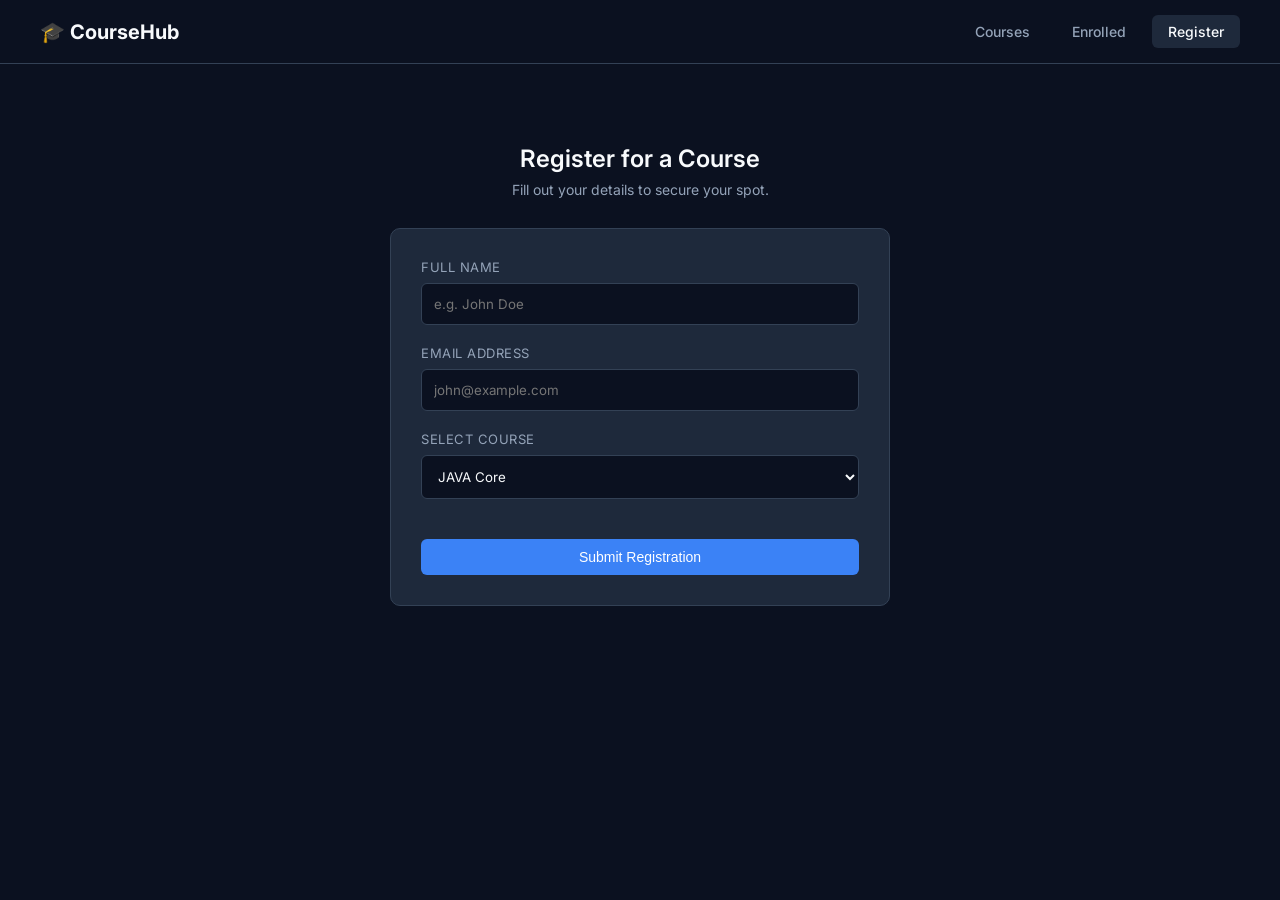
==== Frontend/index.html @ 6bfb2a5b "add course registration form with course selection options" ====
<!DOCTYPE html>
<html lang="en">
<head>
    <meta charset="UTF-8">
    <meta name="viewport" content="width=device-width, initial-scale=1.0">
    <title>Register Course - CourseHub</title>
    <link rel="stylesheet" href="style.css">
</head>
<body>
    <nav class="navbar">
        <div class="brand">🎓 CourseHub</div>
        <div class="nav-links">
            <a href="available.html" class="nav-link">Courses</a>
            <a href="enrolled.html" class="nav-link">Enrolled</a>
            <a href="register.html" class="nav-link active">Register</a>
        </div>
    </nav>

    <div class="container" style="display: flex; justify-content: center; margin-top: 40px;">
        
        <div style="width: 100%; max-width: 500px;">
            
            <div class="register-header">
                <h1 class="page-title">Register for a Course</h1>
                <p class="page-subtitle">Fill out your details to secure your spot.</p>
            </div>

            <div class="form-container" style="max-width: 100%;">
                <form action="http://localhost:8080/courses/register" method="post">
                    <div class="form-group">
                        <label for="name">Full Name</label>
                        <input type="text" id="name" name="name" placeholder="e.g. John Doe" required>
                    </div>

                    <div class="form-group">
                        <label for="emailID">Email Address</label>
                        <input type="email" id="emailID" name="emailID" placeholder="john@example.com" required>
                    </div>
                    
                    <div class="form-group">
                        <label for="courseName">Select Course</label>
                        <select name="courseName" id="courseName" required>
                            <option value="JAVA Core">JAVA Core</option>
                            <option value="Spring Boot">Spring Boot</option>
                            <option value="Java Script">Java Script</option>
                            <option value="React.js Masterclass">React.js Masterclass</option>
                            <option value="Cloud - AWS">Cloud Computing (AWS)</option>
                            <option value="DSA">Data Structures & Algorithms</option>
                            <option value="Full Stack Web Dev">Full Stack Web Dev</option>
                            <option value="Cybersecurity Basics">Cybersecurity</option>
                            <option value="UI/UX Design Principles">UI/UX Design Principles</option>
                        </select>
                    </div>

                    <button type="submit" class="btn-primary">Submit Registration</button>
                </form>
            </div>
            
        </div>
    </div>
</body>
</html>
---- Frontend/style.css ----
@import url('https://fonts.googleapis.com/css2?family=Inter:wght@400;500;600;700&display=swap');

:root {
    --bg-main: #0B1120;
    --bg-surface: #1E293B;
    --bg-surface-hover: #334155;
    --text-primary: #F8FAFC;
    --text-secondary: #94A3B8;
    --border-color: #334155;
    --accent-color: #3B82F6;
    --accent-bg: rgba(59, 130, 246, 0.1);
}

body {
    font-family: 'Inter', sans-serif;
    background-color: var(--bg-main);
    color: var(--text-primary);
    margin: 0;
    padding: 0;
    min-height: 100vh;
}

/* Navigation Bar */
.navbar {
    display: flex;
    justify-content: space-between;
    align-items: center;
    padding: 15px 40px;
    background-color: var(--bg-main);
    border-bottom: 1px solid var(--border-color);
}

.brand {
    font-size: 20px;
    font-weight: 700;
    color: var(--text-primary);
    display: flex;
    align-items: center;
    gap: 10px;
}

.nav-links {
    display: flex;
    gap: 10px;
}

.nav-link {
    color: var(--text-secondary);
    text-decoration: none;
    padding: 8px 16px;
    border-radius: 6px;
    font-size: 14px;
    font-weight: 500;
    transition: all 0.2s;
}

.nav-link:hover, .nav-link.active {
    background-color: var(--bg-surface);
    color: var(--text-primary);
}

/* Main Container & Header */
.container {
    padding: 40px;
    max-width: 1400px;
    margin: 0 auto;
}

.page-header {
    margin-bottom: 30px;
}

.register-header{
    margin-bottom: 30px;
    display: flex;
    flex-direction: column;
    align-items: center;
}

.page-title {
    font-size: 24px;
    font-weight: 600;
    margin: 0 0 8px 0;
}

.page-subtitle {
    color: var(--text-secondary);
    font-size: 14px;
    margin: 0;
}

/* Data Table */
.table-container {
    background-color: var(--bg-surface);
    border-radius: 10px;
    border: 1px solid var(--border-color);
    overflow: hidden;
}

table {
    width: 100%;
    border-collapse: collapse;
    text-align: left;
}

th {
    padding: 16px 24px;
    font-size: 12px;
    font-weight: 600;
    color: var(--accent-color);
    text-transform: uppercase;
    letter-spacing: 0.5px;
    border-bottom: 1px solid var(--border-color);
}

td {
    padding: 16px 24px;
    font-size: 14px;
    border-bottom: 1px solid var(--border-color);
    color: var(--text-primary);
}

tr:last-child td {
    border-bottom: none;
}

tr:hover td {
    background-color: rgba(255, 255, 255, 0.02);
}

/* Badges & Buttons */
.badge {
    background-color: var(--accent-bg);
    color: var(--accent-color);
    padding: 4px 12px;
    border-radius: 20px;
    font-size: 13px;
    font-weight: 500;
    display: inline-block;
}

.btn-action {
    background: transparent;
    color: var(--text-secondary);
    border: 1px solid var(--border-color);
    padding: 6px 16px;
    border-radius: 6px;
    font-size: 13px;
    cursor: pointer;
    transition: all 0.2s;
}

.btn-action:hover {
    background-color: var(--bg-surface-hover);
    color: var(--text-primary);
}

.btn-primary {
    background-color: var(--accent-color);
    color: white;
    border: none;
    padding: 10px 20px;
    border-radius: 6px;
    font-size: 14px;
    font-weight: 500;
    cursor: pointer;
    width: 100%;
    margin-top: 20px;
}

.btn-primary:hover {
    background-color: #2563eb;
}

/* Form Styling */
.form-container {
    background-color: var(--bg-surface);
    padding: 30px;
    border-radius: 10px;
    border: 1px solid var(--border-color);
    max-width: 500px;
}

.form-group {
    margin-bottom: 20px;
}

label {
    display: block;
    font-size: 13px;
    color: var(--text-secondary);
    margin-bottom: 8px;
    text-transform: uppercase;
    letter-spacing: 0.5px;
}

input, select {
    width: 100%;
    padding: 12px;
    background-color: var(--bg-main);
    border: 1px solid var(--border-color);
    color: var(--text-primary);
    border-radius: 6px;
    box-sizing: border-box;
    font-family: 'Inter', sans-serif;
}

input:focus, select:focus {
    outline: none;
    border-color: var(--accent-color);
}
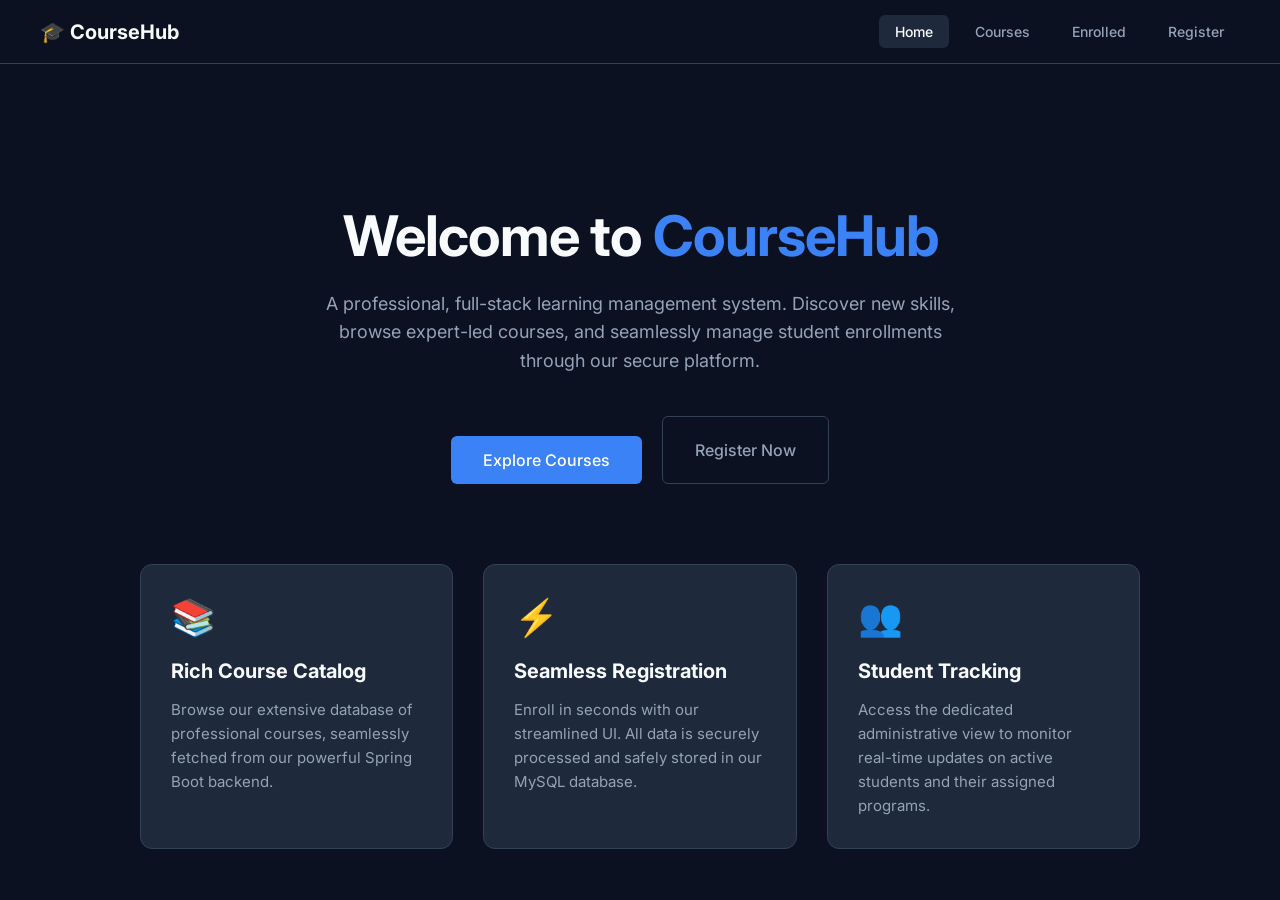
==== commit 5b50ebfb: "update index.html to enhance homepage layout and features" ====
--- a/Frontend/index.html
+++ b/Frontend/index.html
@@ -3,59 +3,61 @@
 <head>
     <meta charset="UTF-8">
     <meta name="viewport" content="width=device-width, initial-scale=1.0">
-    <title>Register Course - CourseHub</title>
+    <title>Welcome to CourseHub</title>
     <link rel="stylesheet" href="style.css">
 </head>
 <body>
     <nav class="navbar">
         <div class="brand">🎓 CourseHub</div>
         <div class="nav-links">
+            <a href="index.html" class="nav-link active">Home</a>
             <a href="available.html" class="nav-link">Courses</a>
             <a href="enrolled.html" class="nav-link">Enrolled</a>
-            <a href="register.html" class="nav-link active">Register</a>
+            <a href="register.html" class="nav-link">Register</a>
         </div>
     </nav>
 
-    <div class="container" style="display: flex; justify-content: center; margin-top: 40px;">
+    <div class="container hero-section" style="text-align: center; margin-top: 60px; max-width: 1000px;">
         
-        <div style="width: 100%; max-width: 500px;">
+        <h1 style="font-size: 56px; margin-bottom: 20px; color: var(--text-primary); letter-spacing: -1px;">
+            Welcome to <span style="color: var(--accent-color);">CourseHub</span>
+        </h1>
+        
+        <p style="font-size: 18px; color: var(--text-secondary); max-width: 650px; margin: 0 auto 40px auto; line-height: 1.6;">
+            A professional, full-stack learning management system. Discover new skills, browse expert-led courses, and seamlessly manage student enrollments through our secure platform.
+        </p>
+
+        <div style="display: flex; gap: 20px; justify-content: center; margin-bottom: 80px;">
+            <a href="available.html" class="btn-primary" style="text-decoration: none; width: auto; padding: 14px 32px; font-size: 16px;">Explore Courses</a>
+            <a href="register.html" class="btn-action" style="text-decoration: none; padding: 14px 32px; font-size: 16px; font-weight: 500; display: flex; align-items: center;">Register Now</a>
+        </div>
+
+        <div class="features-grid" style="display: grid; grid-template-columns: repeat(auto-fit, minmax(280px, 1fr)); gap: 30px; text-align: left;">
             
-            <div class="register-header">
-                <h1 class="page-title">Register for a Course</h1>
-                <p class="page-subtitle">Fill out your details to secure your spot.</p>
+            <div class="feature-card" style="background-color: var(--bg-surface); padding: 30px; border-radius: 12px; border: 1px solid var(--border-color); transition: transform 0.2s;">
+                <div style="font-size: 36px; margin-bottom: 20px;">📚</div>
+                <h3 style="margin-top: 0; margin-bottom: 10px; color: var(--text-primary); font-size: 20px;">Rich Course Catalog</h3>
+                <p style="color: var(--text-secondary); font-size: 15px; line-height: 1.6; margin-bottom: 0;">
+                    Browse our extensive database of professional courses, seamlessly fetched from our powerful Spring Boot backend.
+                </p>
             </div>
 
-            <div class="form-container" style="max-width: 100%;">
-                <form action="http://localhost:8080/courses/register" method="post">
-                    <div class="form-group">
-                        <label for="name">Full Name</label>
-                        <input type="text" id="name" name="name" placeholder="e.g. John Doe" required>
-                    </div>
+            <div class="feature-card" style="background-color: var(--bg-surface); padding: 30px; border-radius: 12px; border: 1px solid var(--border-color); transition: transform 0.2s;">
+                <div style="font-size: 36px; margin-bottom: 20px;">⚡</div>
+                <h3 style="margin-top: 0; margin-bottom: 10px; color: var(--text-primary); font-size: 20px;">Seamless Registration</h3>
+                <p style="color: var(--text-secondary); font-size: 15px; line-height: 1.6; margin-bottom: 0;">
+                    Enroll in seconds with our streamlined UI. All data is securely processed and safely stored in our MySQL database.
+                </p>
+            </div>
 
-                    <div class="form-group">
-                        <label for="emailID">Email Address</label>
-                        <input type="email" id="emailID" name="emailID" placeholder="john@example.com" required>
-                    </div>
-                    
-                    <div class="form-group">
-                        <label for="courseName">Select Course</label>
-                        <select name="courseName" id="courseName" required>
-                            <option value="JAVA Core">JAVA Core</option>
-                            <option value="Spring Boot">Spring Boot</option>
-                            <option value="Java Script">Java Script</option>
-                            <option value="React.js Masterclass">React.js Masterclass</option>
-                            <option value="Cloud - AWS">Cloud Computing (AWS)</option>
-                            <option value="DSA">Data Structures & Algorithms</option>
-                            <option value="Full Stack Web Dev">Full Stack Web Dev</option>
-                            <option value="Cybersecurity Basics">Cybersecurity</option>
-                            <option value="UI/UX Design Principles">UI/UX Design Principles</option>
-                        </select>
-                    </div>
+            <div class="feature-card" style="background-color: var(--bg-surface); padding: 30px; border-radius: 12px; border: 1px solid var(--border-color); transition: transform 0.2s;">
+                <div style="font-size: 36px; margin-bottom: 20px;">👥</div>
+                <h3 style="margin-top: 0; margin-bottom: 10px; color: var(--text-primary); font-size: 20px;">Student Tracking</h3>
+                <p style="color: var(--text-secondary); font-size: 15px; line-height: 1.6; margin-bottom: 0;">
+                    Access the dedicated administrative view to monitor real-time updates on active students and their assigned programs.
+                </p>
+            </div>
 
-                    <button type="submit" class="btn-primary">Submit Registration</button>
-                </form>
-            </div>
-            
         </div>
     </div>
 </body>
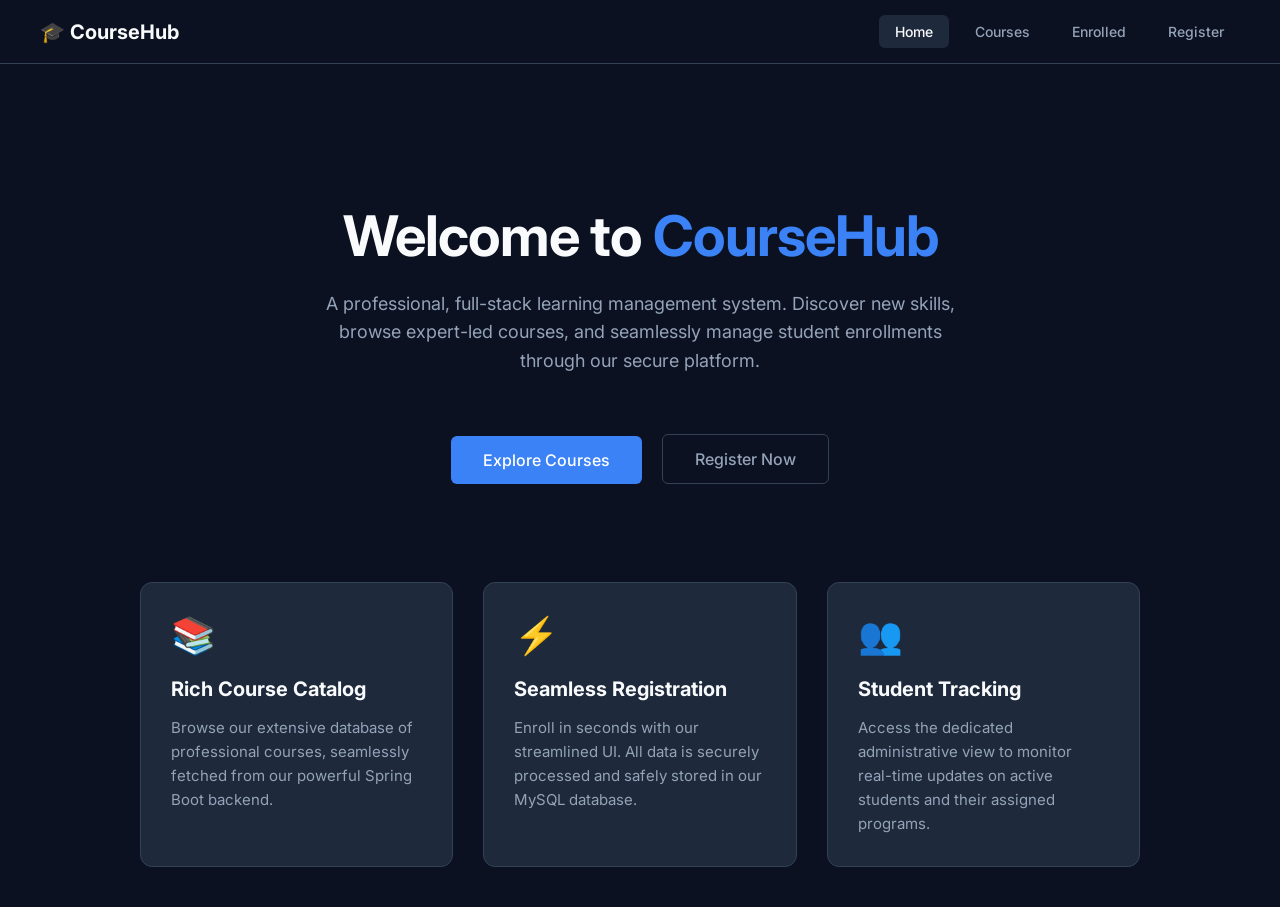
==== commit 23e36bb3: "refactor button styles and layout for course exploration and registration" ====
--- a/Frontend/index.html
+++ b/Frontend/index.html
@@ -27,10 +27,17 @@
             A professional, full-stack learning management system. Discover new skills, browse expert-led courses, and seamlessly manage student enrollments through our secure platform.
         </p>
 
-        <div style="display: flex; gap: 20px; justify-content: center; margin-bottom: 80px;">
-            <a href="available.html" class="btn-primary" style="text-decoration: none; width: auto; padding: 14px 32px; font-size: 16px;">Explore Courses</a>
-            <a href="register.html" class="btn-action" style="text-decoration: none; padding: 14px 32px; font-size: 16px; font-weight: 500; display: flex; align-items: center;">Register Now</a>
-        </div>
+            <div style="display: flex; gap: 20px; justify-content: center; align-items: center; margin-bottom: 80px;">
+                
+                <a href="available.html" class="btn-primary" style="margin-bottom: 18px; text-decoration: none; width: auto; padding: 14px 32px; font-size: 16px; display: inline-block; box-sizing: border-box; text-align: center; line-height: normal;">
+                    Explore Courses
+                </a>
+                
+                <a href="register.html" class="btn-action" style="text-decoration: none; width: auto; padding: 14px 32px; font-size: 16px; font-weight: 500; display: inline-block; box-sizing: border-box; text-align: center; line-height: normal;">
+                    Register Now
+                </a>
+
+            </div>
 
         <div class="features-grid" style="display: grid; grid-template-columns: repeat(auto-fit, minmax(280px, 1fr)); gap: 30px; text-align: left;">
             
